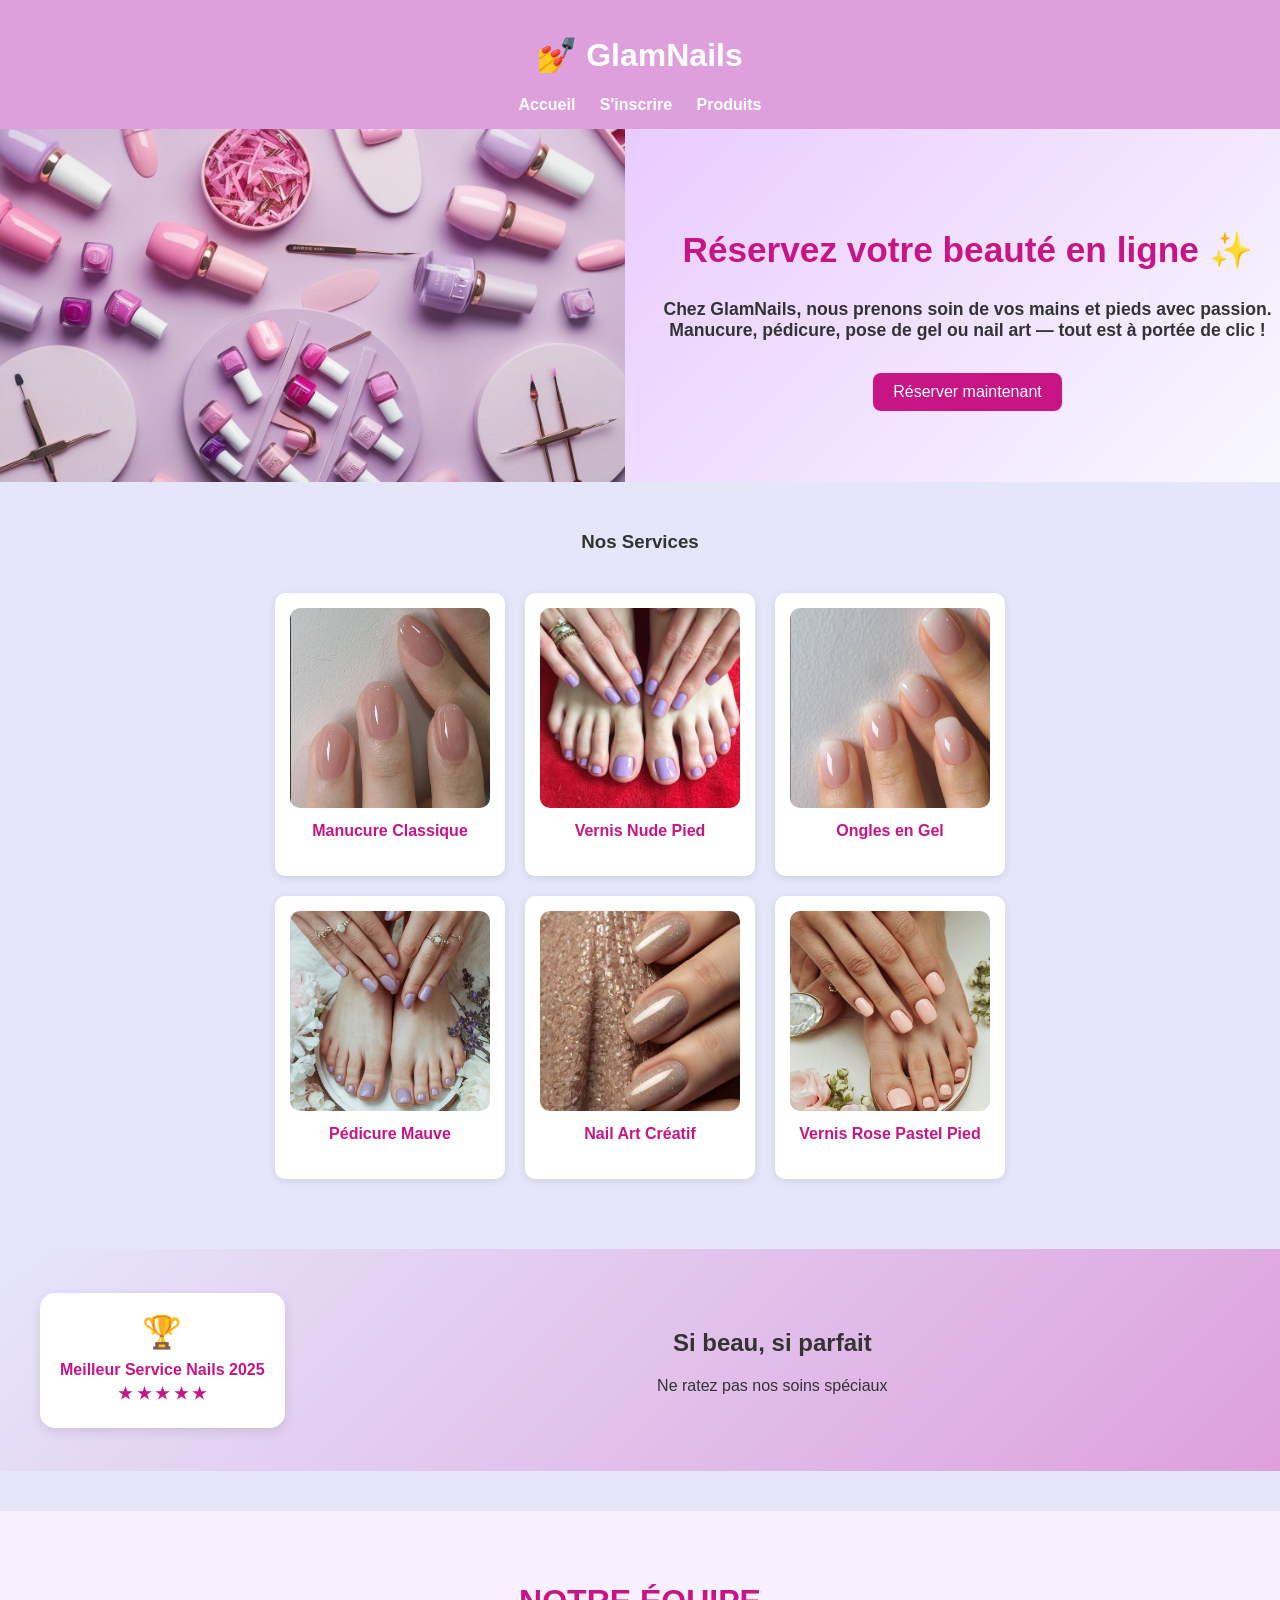
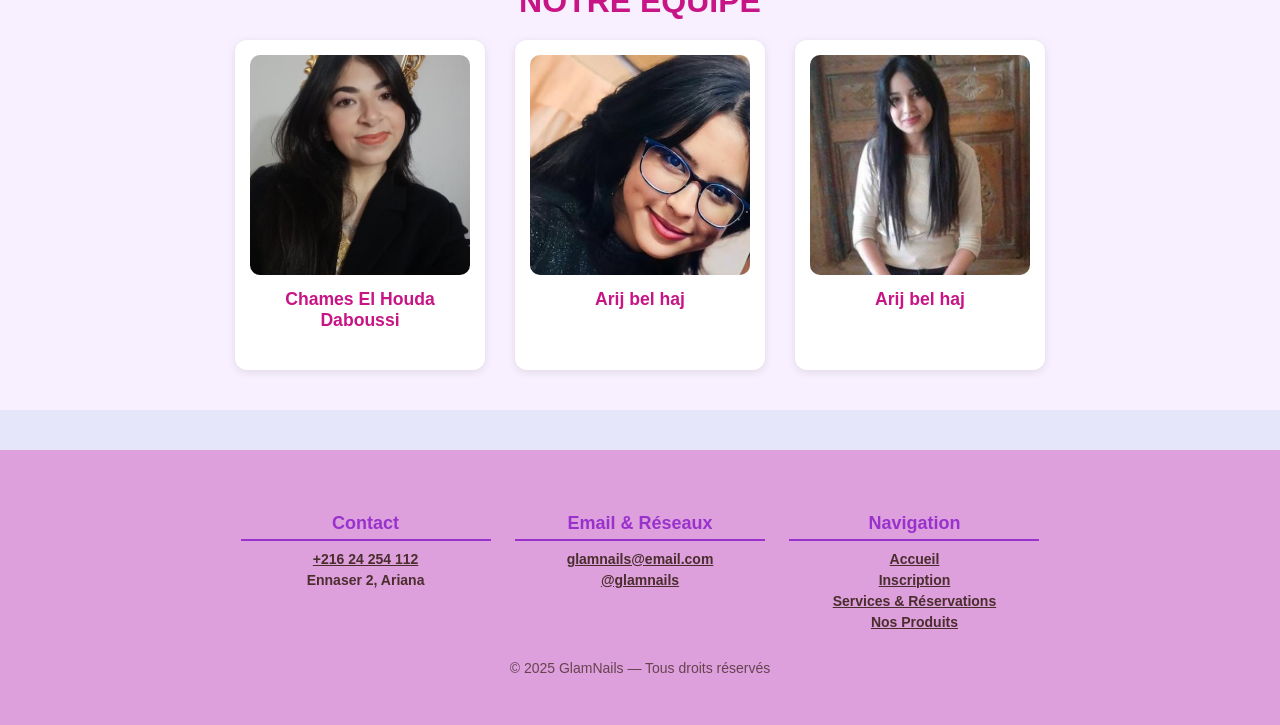
==== index.html @ 50bb11ff "move html to root" ====
<!DOCTYPE html>
<html lang="fr">

<head>
    <meta charset="UTF-8">
    <meta name="viewport" content="width=device-width, initial-scale=1.0">
    <title>GlamNails - Accueil</title>
    <link rel="stylesheet" href="../css/style.css">
</head>

<body>
    <header>
        <h1>💅 GlamNails</h1>
        <nav>
            <a href="index.html">Accueil</a>
            <a href="inscription.html">S'inscrire</a>
            <a href="produits.html">Produits</a>
        </nav>
    </header>
    <section class="hero">
        <div class="hero-image">
            <img src="../images/page.jpg" alt="Image principale du salon">
        </div>
        <div class="hero-text-block">
            <h2>Réservez votre beauté en ligne ✨</h2>
            <p>Chez GlamNails, nous prenons soin de vos mains et pieds avec passion.
                Manucure, pédicure, pose de gel ou nail art — tout est à portée de clic !</p>
            <a href="inscription.html" class="btn">Réserver maintenant</a>
        </div>
    </section>
    <!-- Ajoute après la section hero : -->
    <section class="services">
        <h3>Nos Services</h3>
        <div class="products-grid">
            <div class="product-card">
                <img src="../images/Manucure Classique.png" alt="Manucure Classique">
                <h4>Manucure Classique</h4>
            </div>
            <div class="product-card">
                <img src="../images/image1.jpg" alt="Nails Pied Style 1">
                <h4>Vernis Nude Pied</h4>
            </div>
            <div class="product-card">
                <img src="../images/Ongles en Gel.png" alt="Ongles en Gel">
                <h4>Ongles en Gel</h4>
            </div>
            <div class="product-card">
                <img src="../images/image2.jpg" alt="Nails Pied Style 2">
                <h4>Pédicure Mauve</h4>
            </div>
            <div class="product-card">
                <img src="../images/GlamNails.png" alt="Nail Art Créatif">
                <h4>Nail Art Créatif</h4>
            </div>
            <div class="product-card">
                <img src="../images/image3.jpg" alt="Nails Pied Style 3">
                <h4>Vernis Rose Pastel Pied</h4>
            </div>
        </div>
    </section>
    <section class="hero-full">
        <div class="hero-content">
            <div class="badge">
                <div class="badge-icon">🏆</div>
                <p>Meilleur Service Nails 2025</p>
                <p>★ ★ ★ ★ ★</p>
            </div>
            <div class="hero-text">
                <h2>Si beau, si parfait</h2>
                <p>Ne ratez pas nos soins spéciaux</p>
            </div>
        </div>
    </section>
    <section class="team">
        <h3>Notre Équipe</h3>
        <div class="team-container">
            <div class="team-card">
                <img src="../images/chames daboussi.jpg" alt="Photo de Chames Daboussi">
                <h4>Chames El Houda Daboussi</h4>
            </div>
            <div class="team-card">
                <img src="../images/erij bel haj.jpg" alt="erij bel haj">
                <h4>Arij bel haj</h4>
            </div>
            <div class="team-card">
                <img src="../images/rabeb.jpg" alt="erij bel haj">
                <h4>Arij bel haj</h4>
            </div>
        </div>
    </section>
    <!-- Ajoute juste avant </body> : -->
    <footer class="footer">
        <div class="footer-bloc">
            <div class="footer-col">
                <h3>Contact</h3>
                <p><a href="tel:+21624254112">+216 24 254 112</a></p>
                <p>Ennaser 2, Ariana</p>
            </div>
            <div class="footer-col">
                <h3>Email & Réseaux</h3>
                <p><a href="mailto:glamnails@email.com">glamnails@email.com</a></p>
                <p><a href="https://instagram.com/glamnails" target="_blank">@glamnails</a></p>
            </div>
            <div class="footer-col">
                <h3>Navigation</h3>
                <p><a href="index.html">Accueil</a></p>
                <p><a href="inscription.html">Inscription</a></p>
                <p><a href="services.html">Services & Réservations</a></p>
                <p><a href="produits.html">Nos Produits</a></p>
            </div>
        </div>
        <p class="footer-copy">© 2025 GlamNails — Tous droits réservés</p>
    </footer>
    <button id="scrollTopBtn" onclick="scrollToTop()">⬆</button>
    <script src="../js/script-index.js"></script>
</body>

</html>
---- css/style.css ----
body {
    font-family: Arial, sans-serif;
    margin: 0;
    background-color: #E6E6FA;
    color: #333;
    text-align: center;
}

header {
    background-color: #DDA0DD;
    color: white;
    padding: 15px;
}

nav a {
    color: white;
    text-decoration: none;
    margin: 0 10px;
    font-weight: bold;
}

nav a.active {
    color: #C71585;
    text-decoration: underline;
}

nav a:hover {
    text-decoration: underline;
}

.hero {
    background: linear-gradient(135deg, #E0B0FF, #F8F8FF);
    display: flex;
    align-items: center;
    justify-content: center;
    gap: 30px;
    text-align: left;
}

.hero-image {
    flex: 1;
}

.hero-image img {
    width: 100%;
    height: auto;
    display: block;
}

.hero-text-block {
    flex: 1;
    text-align: center;
    display: flex;
    flex-direction: column;
    justify-content: center;
    align-items: center;
}

.hero-text-block h2 {
    font-size: 2.2rem;
    color: #C71585;
    margin-bottom: 10px;
}

.hero-text-block p {
    font-size: 1.1rem;
    font-weight: bold;
}

.btn {
    display: inline-block;
    margin-top: 15px;
    padding: 10px 20px;
    background-color: #C71585;
    color: white;
    border-radius: 8px;
    text-decoration: none;
}

.services {
    padding: 30px;
}

.products-grid,
.service-list {
    display: flex;
    justify-content: center;
    gap: 20px;
    flex-wrap: wrap;
    max-width: 800px;
    margin: 40px auto;
}

.product-card,
.card {
    background: white;
    border-radius: 10px;
    box-shadow: 0 2px 8px rgba(0, 0, 0, 0.1);
    padding: 15px;
    width: 200px;
    transition: transform 0.3s;
}

.product-card:hover,
.card:hover {
    transform: scale(1.05);
}

.product-card img {
    width: 100%;
    height: 200px;
    object-fit: cover;
    border-radius: 10px;
}

.product-card h4 {
    color: #C71585;
    margin-top: 10px;
}

.hero-full {
    background: linear-gradient(135deg, #E6E6FA, #DDA0DD);
    padding: 40px 20px;
    text-align: center;
    position: relative;
}

.hero-content {
    display: flex;
    justify-content: space-between;
    align-items: center;
    max-width: 1200px;
    margin: 0 auto;
    flex-wrap: wrap;
    gap: 20px;
}

.badge {
    background: white;
    padding: 20px;
    border-radius: 15px;
    box-shadow: 0 4px 12px rgba(0, 0, 0, 0.1);
    min-width: 150px;
}

.badge-icon {
    font-size: 2rem;
    margin-bottom: 10px;
}

.badge p {
    margin: 5px 0;
    color: #C71585;
    font-weight: bold;
}

.hero-text {
    flex: 1;
    margin: 20px;
}

.team {
    padding: 40px 20px;
    background-color: #F8F0FF;
    text-align: center;
    margin-top: 40px;
    position: relative;
    z-index: 5;
}

.team h3 {
    color: #C71585;
    font-size: 2rem;
    margin-bottom: 20px;
    text-transform: uppercase;
}

.team-container {
    display: flex;
    justify-content: center;
    gap: 30px;
    flex-wrap: wrap;
}

.team-card {
    background: white;
    width: 220px;
    padding: 15px;
    border-radius: 12px;
    box-shadow: 0 2px 8px rgba(0, 0, 0, 0.1);
    text-align: center;
}

.team-card img {
    width: 100%;
    height: 220px;
    object-fit: cover;
    border-radius: 10px;
}

.team-card h4 {
    margin-top: 10px;
    color: #C71585;
    font-size: 1.1rem;
    font-weight: bold;
}

.footer {
    background-color: #DDA0DD;
    color: #4A2D2D;
    padding: 35px 20px;
    text-align: center;
    margin-top: 40px;
}

.footer-bloc {
    text-align: center;
}

.footer-col {
    display: inline-block;
    width: 250px;
    margin: 10px;
    vertical-align: top;
}

.footer-col h3 {
    color: #9932CC;
    margin-bottom: 10px;
    font-size: 18px;
    border-bottom: 2px solid #9932CC;
    padding-bottom: 5px;
}

.footer-col p,
.footer-col a {
    margin: 5px 0;
    font-size: 14px;
    color: #4A2D2D;
    font-weight: bold;
}

.footer-col a:hover {
    color: #9932CC;
}

.footer-copy {
    margin-top: 15px;
    font-size: 14px;
    opacity: 0.8;
}

@media (max-width: 768px) {

    .hero-content,
    .products-grid,
    .service-list {
        flex-direction: column;
        align-items: center;
    }

    .footer-col {
        width: 90%;
        margin-bottom: 20px;
    }
}

#scrollTopBtn {
    display: none;
    position: fixed;
    bottom: 30px;
    right: 30px;
    background-color: #C71585;
    color: white;
    border: none;
    border-radius: 50%;
    width: 45px;
    height: 45px;
    font-size: 1.2rem;
    cursor: pointer;
    box-shadow: 0 4px 10px rgba(0, 0, 0, 0.2);
}

#scrollTopBtn:hover {
    background-color: #ff4f85;
}
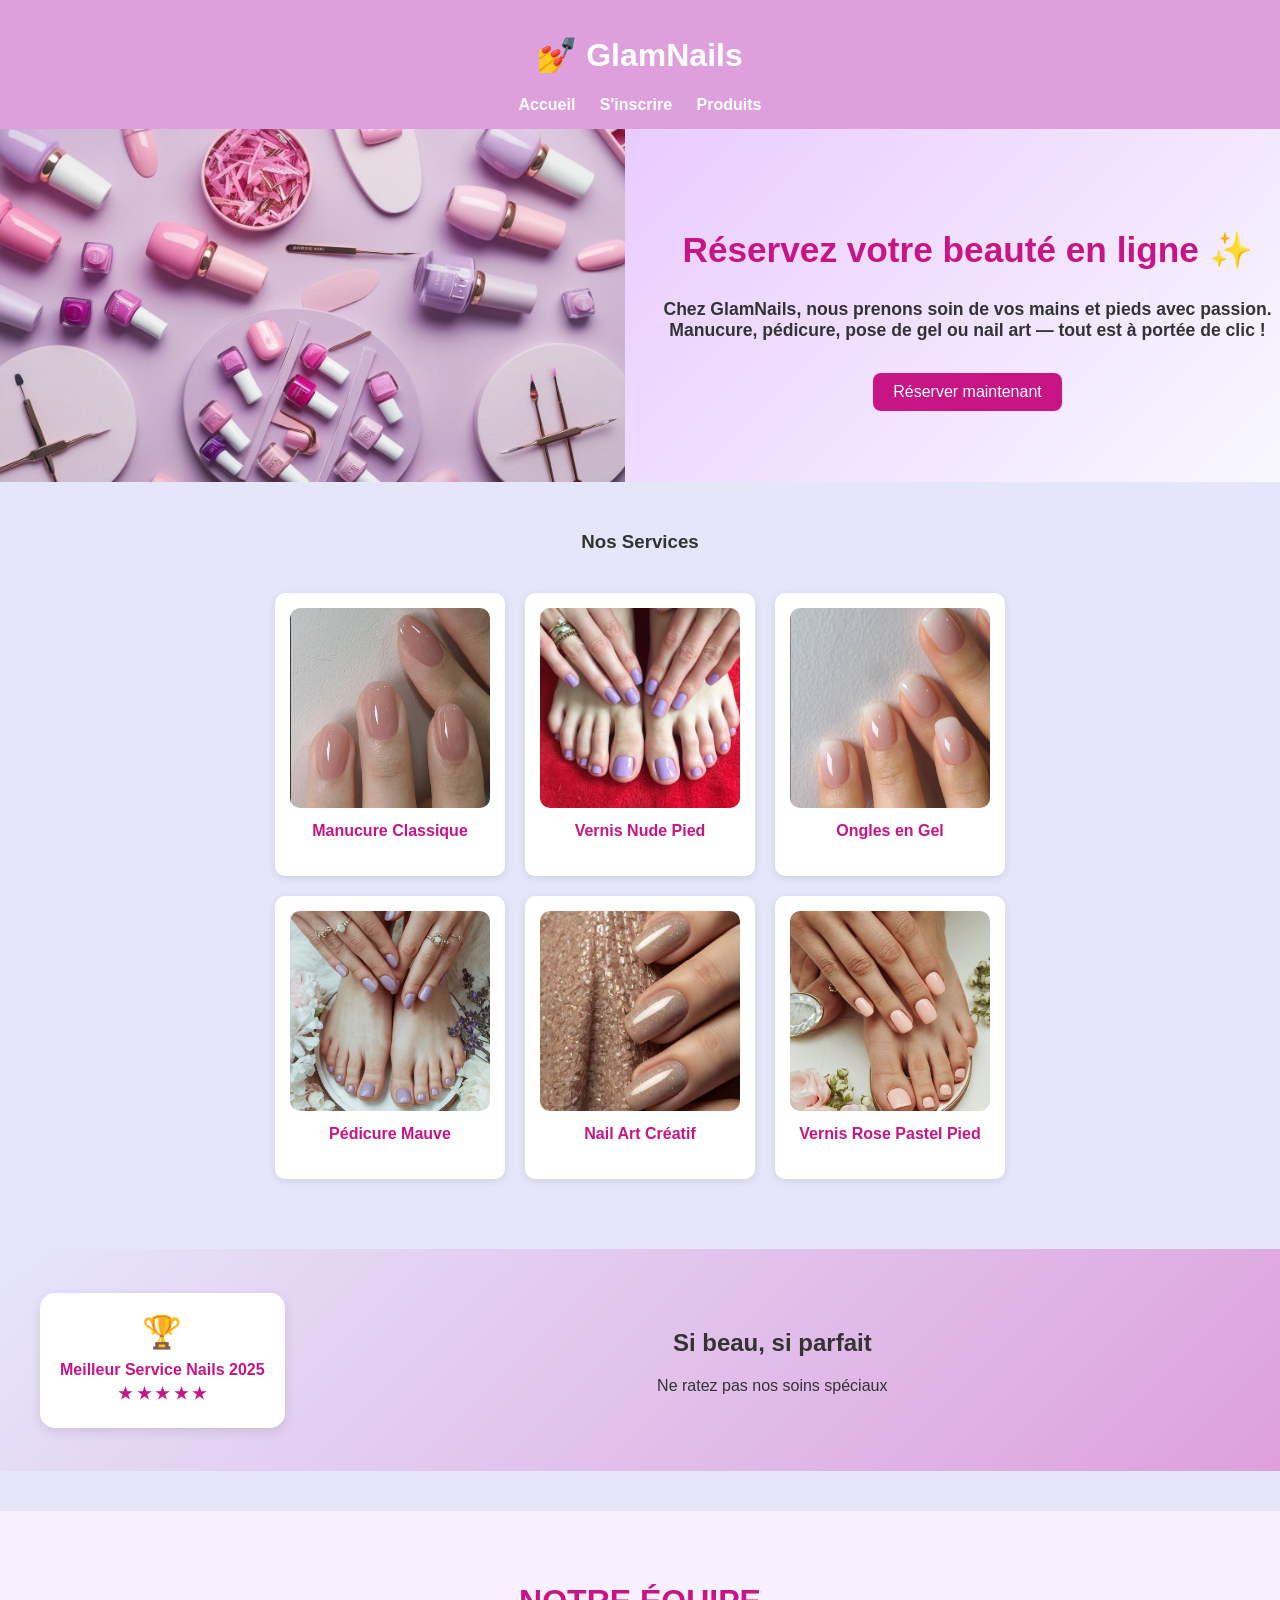
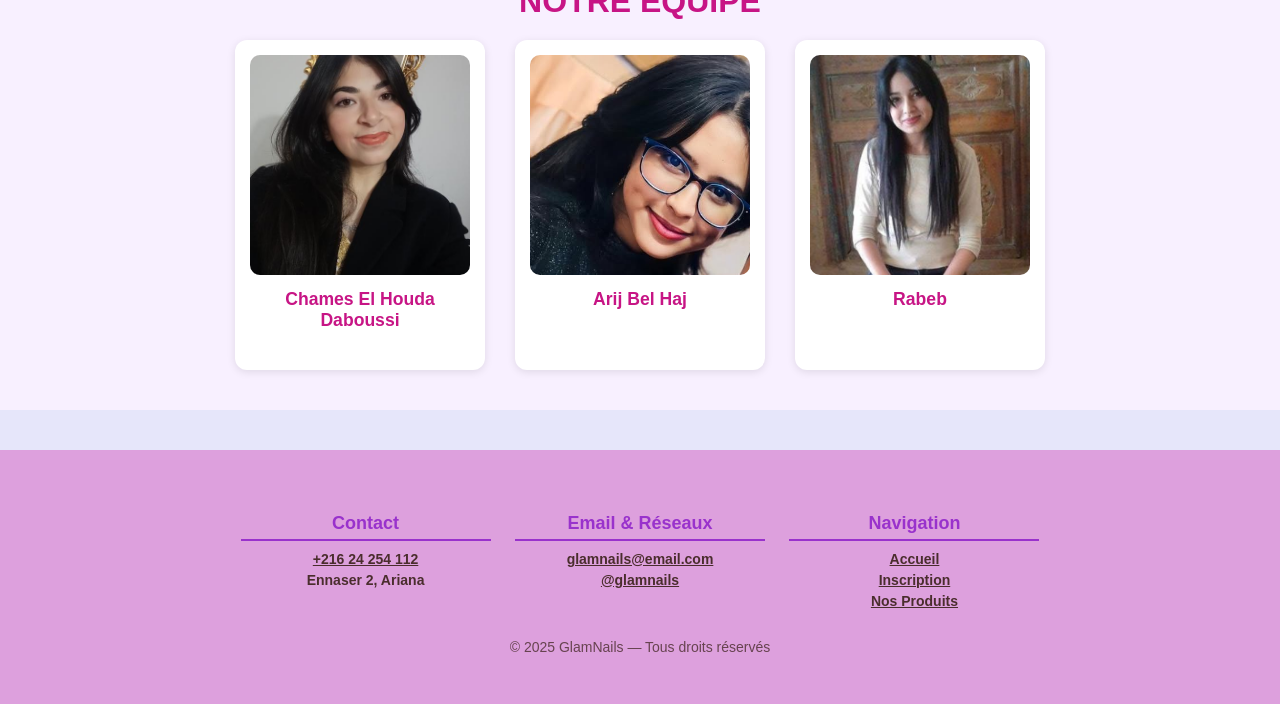
==== commit ad36ce65: "fix paths final" ====
--- a/index.html
+++ b/index.html
@@ -5,10 +5,13 @@
     <meta charset="UTF-8">
     <meta name="viewport" content="width=device-width, initial-scale=1.0">
     <title>GlamNails - Accueil</title>
-    <link rel="stylesheet" href="../css/style.css">
+
+    <!-- CSS -->
+    <link rel="stylesheet" href="./css/style.css">
 </head>
 
 <body>
+
     <header>
         <h1>💅 GlamNails</h1>
         <nav>
@@ -17,102 +20,139 @@
             <a href="produits.html">Produits</a>
         </nav>
     </header>
+
+    <!-- HERO -->
     <section class="hero">
         <div class="hero-image">
-            <img src="../images/page.jpg" alt="Image principale du salon">
+            <img src="./images/page.jpg" alt="Image principale du salon">
         </div>
+
         <div class="hero-text-block">
             <h2>Réservez votre beauté en ligne ✨</h2>
-            <p>Chez GlamNails, nous prenons soin de vos mains et pieds avec passion.
-                Manucure, pédicure, pose de gel ou nail art — tout est à portée de clic !</p>
+            <p>
+                Chez GlamNails, nous prenons soin de vos mains et pieds avec passion.
+                Manucure, pédicure, pose de gel ou nail art — tout est à portée de clic !
+            </p>
+
             <a href="inscription.html" class="btn">Réserver maintenant</a>
         </div>
     </section>
-    <!-- Ajoute après la section hero : -->
+
+    <!-- SERVICES -->
     <section class="services">
         <h3>Nos Services</h3>
+
         <div class="products-grid">
+
             <div class="product-card">
-                <img src="../images/Manucure Classique.png" alt="Manucure Classique">
+                <img src="./images/Manucure Classique.png" alt="Manucure Classique">
                 <h4>Manucure Classique</h4>
             </div>
+
             <div class="product-card">
-                <img src="../images/image1.jpg" alt="Nails Pied Style 1">
+                <img src="./images/image1.jpg" alt="Nails Pied Style 1">
                 <h4>Vernis Nude Pied</h4>
             </div>
+
             <div class="product-card">
-                <img src="../images/Ongles en Gel.png" alt="Ongles en Gel">
+                <img src="./images/Ongles en Gel.png" alt="Ongles en Gel">
                 <h4>Ongles en Gel</h4>
             </div>
+
             <div class="product-card">
-                <img src="../images/image2.jpg" alt="Nails Pied Style 2">
+                <img src="./images/image2.jpg" alt="Nails Pied Style 2">
                 <h4>Pédicure Mauve</h4>
             </div>
+
             <div class="product-card">
-                <img src="../images/GlamNails.png" alt="Nail Art Créatif">
+                <img src="./images/GlamNails.png" alt="Nail Art Créatif">
                 <h4>Nail Art Créatif</h4>
             </div>
+
             <div class="product-card">
-                <img src="../images/image3.jpg" alt="Nails Pied Style 3">
+                <img src="./images/image3.jpg" alt="Nails Pied Style 3">
                 <h4>Vernis Rose Pastel Pied</h4>
             </div>
+
         </div>
     </section>
+
+    <!-- HERO FULL -->
     <section class="hero-full">
         <div class="hero-content">
+
             <div class="badge">
                 <div class="badge-icon">🏆</div>
                 <p>Meilleur Service Nails 2025</p>
                 <p>★ ★ ★ ★ ★</p>
             </div>
+
             <div class="hero-text">
                 <h2>Si beau, si parfait</h2>
                 <p>Ne ratez pas nos soins spéciaux</p>
             </div>
+
         </div>
     </section>
+
+    <!-- TEAM -->
     <section class="team">
         <h3>Notre Équipe</h3>
+
         <div class="team-container">
+
             <div class="team-card">
-                <img src="../images/chames daboussi.jpg" alt="Photo de Chames Daboussi">
+                <img src="./images/chames daboussi.jpg" alt="Chames Daboussi">
                 <h4>Chames El Houda Daboussi</h4>
             </div>
+
             <div class="team-card">
-                <img src="../images/erij bel haj.jpg" alt="erij bel haj">
-                <h4>Arij bel haj</h4>
+                <img src="./images/erij bel haj.jpg" alt="Arij Bel Haj">
+                <h4>Arij Bel Haj</h4>
             </div>
+
             <div class="team-card">
-                <img src="../images/rabeb.jpg" alt="erij bel haj">
-                <h4>Arij bel haj</h4>
+                <img src="./images/rabeb.jpg" alt="Rabeb">
+                <h4>Rabeb</h4>
             </div>
+
         </div>
     </section>
-    <!-- Ajoute juste avant </body> : -->
+
+    <!-- FOOTER -->
     <footer class="footer">
+
         <div class="footer-bloc">
+
             <div class="footer-col">
                 <h3>Contact</h3>
                 <p><a href="tel:+21624254112">+216 24 254 112</a></p>
                 <p>Ennaser 2, Ariana</p>
             </div>
+
             <div class="footer-col">
                 <h3>Email & Réseaux</h3>
                 <p><a href="mailto:glamnails@email.com">glamnails@email.com</a></p>
                 <p><a href="https://instagram.com/glamnails" target="_blank">@glamnails</a></p>
             </div>
+
             <div class="footer-col">
                 <h3>Navigation</h3>
                 <p><a href="index.html">Accueil</a></p>
                 <p><a href="inscription.html">Inscription</a></p>
-                <p><a href="services.html">Services & Réservations</a></p>
                 <p><a href="produits.html">Nos Produits</a></p>
             </div>
+
         </div>
+
         <p class="footer-copy">© 2025 GlamNails — Tous droits réservés</p>
     </footer>
+
+    <!-- BUTTON -->
     <button id="scrollTopBtn" onclick="scrollToTop()">⬆</button>
-    <script src="../js/script-index.js"></script>
+
+    <!-- JS -->
+    <script src="./js/script-index.js"></script>
+
 </body>
-
 </html>
